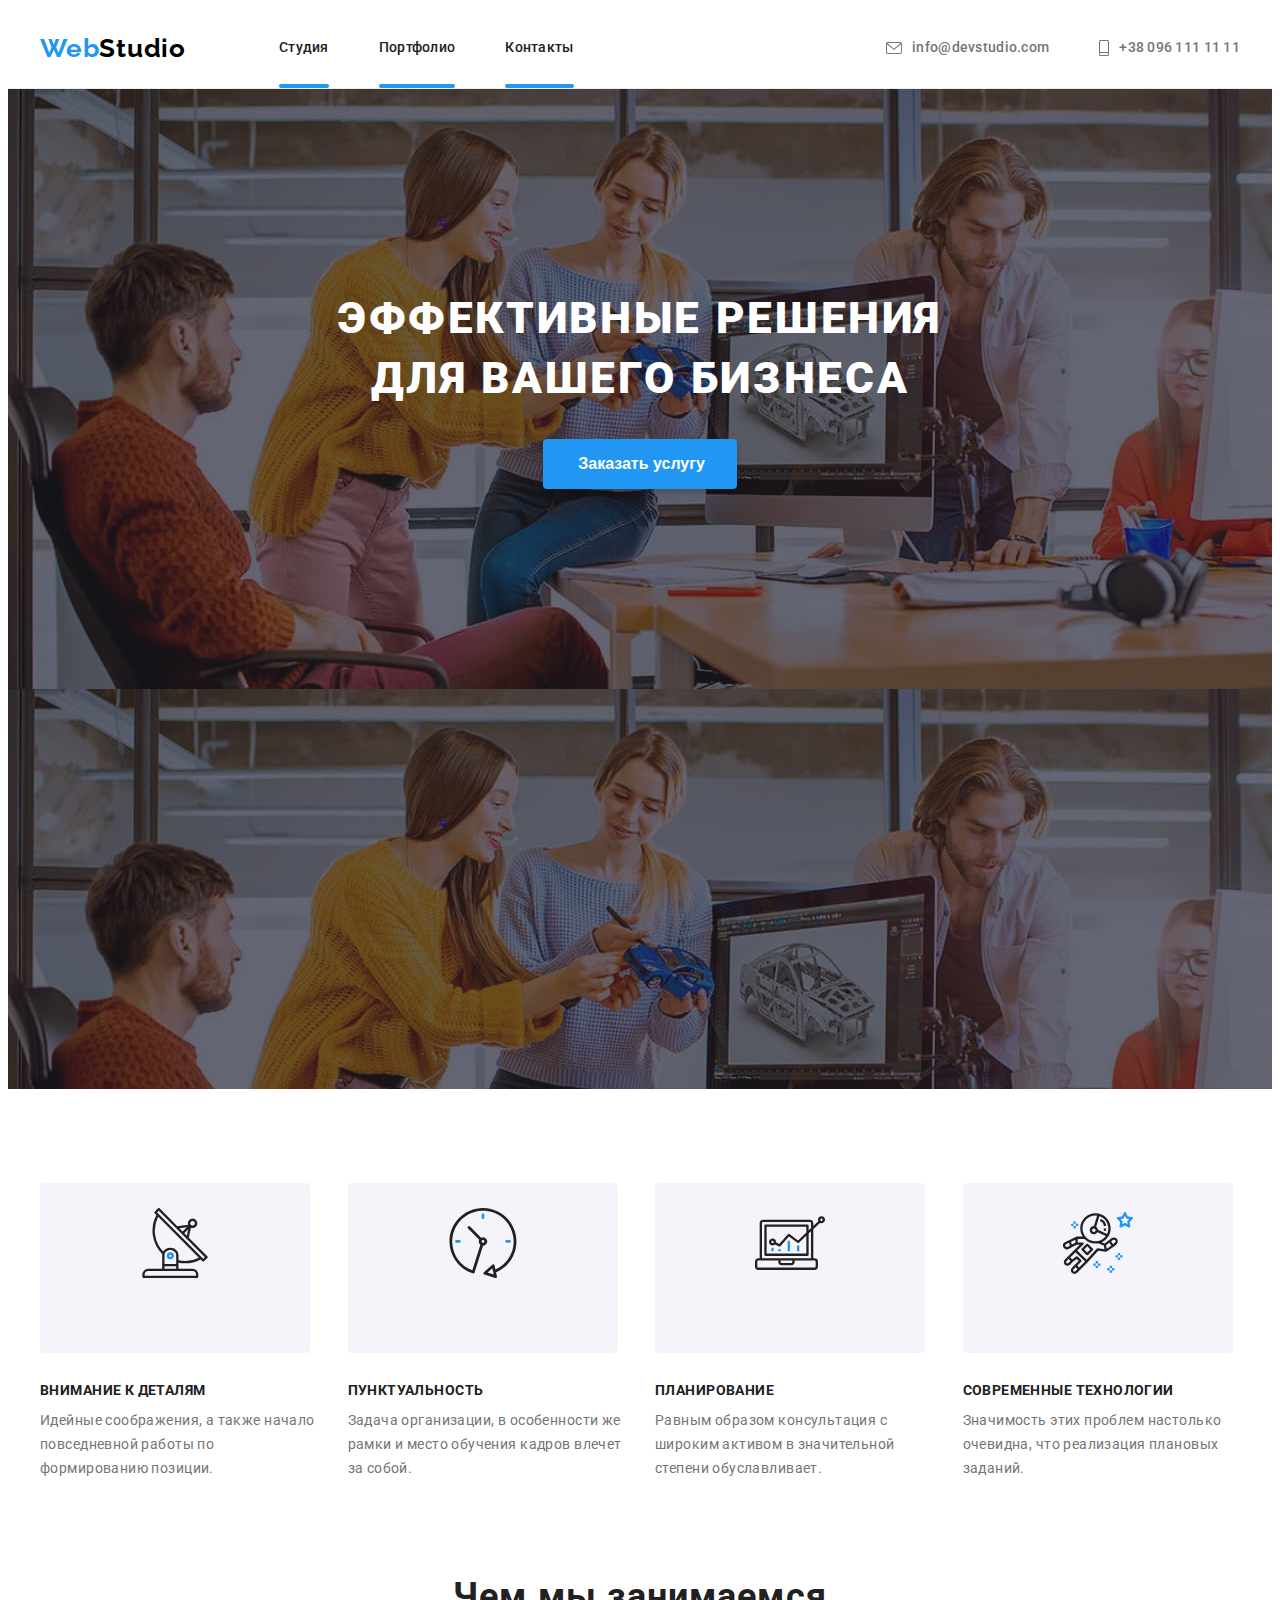
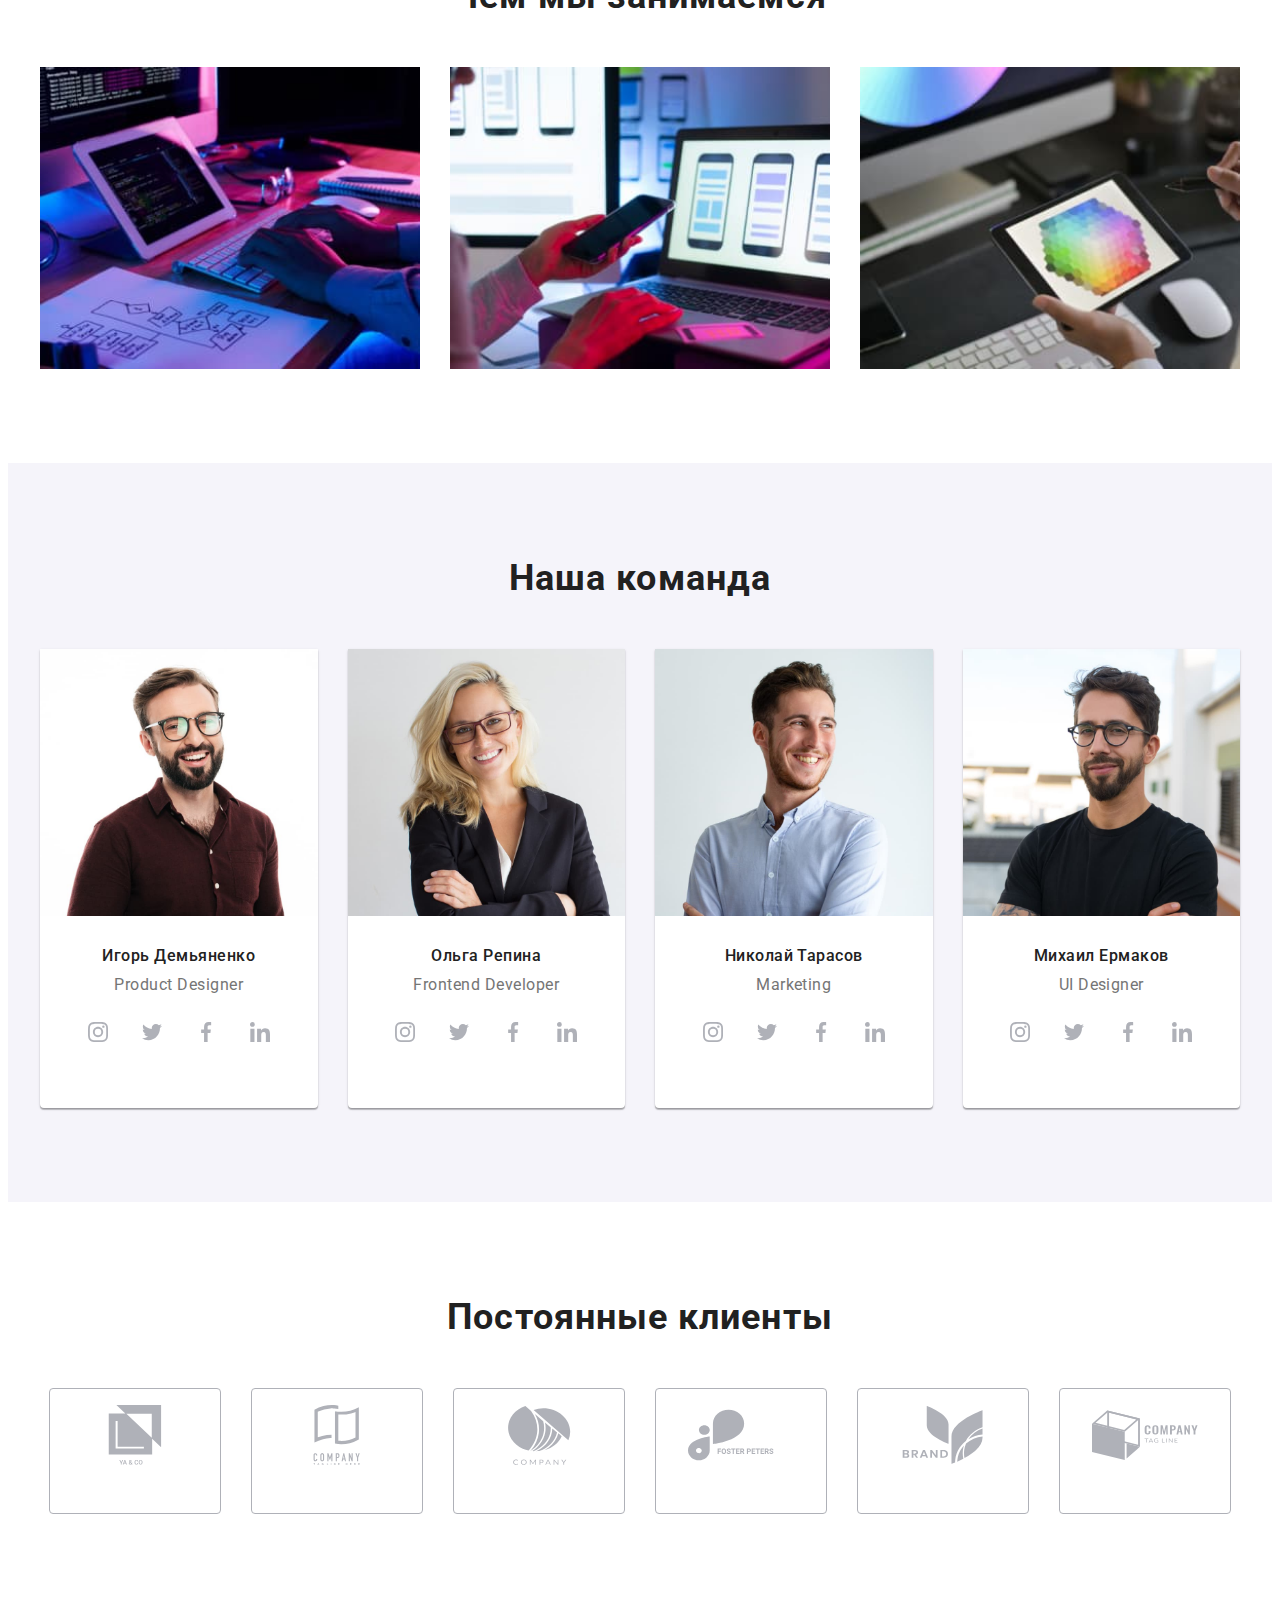
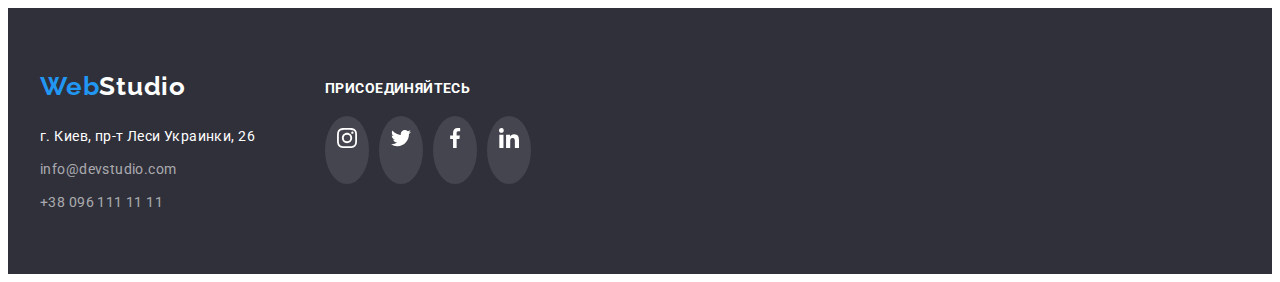
==== index.html @ d2ebe044 "Меню і роботи (головна верстка)" ====
<!DOCTYPE html>
<html lang="ru">
  <head>
    <meta charset="UTF-8" />
    <meta http-equiv="X-UA-Compatible" content="IE=edge" />
    <meta name="viewport" content="width=device-width, initial-scale=1.0" />
    <title>WebStudio</title>
    <link rel="preconnect" href="https://fonts.googleapis.com" />
    <link rel="preconnect" href="https://fonts.gstatic.com" crossorigin />
    <link
      href="https://fonts.googleapis.com/css2?family=Raleway:wght@700&family=Roboto:wght@400;500;700;900&display=swap"
      rel="stylesheet"
    />
    <link
      rel="stylesheet"
      href="https://cdnjs.cloudflare.com/ajax/libs/modern-normalize/1.1.0/modern-normalize.min.css"
      integrity="sha512-wpPYUAdjBVSE4KJnH1VR1HeZfpl1ub8YT/NKx4PuQ5NmX2tKuGu6U/JRp5y+Y8XG2tV+wKQpNHVUX03MfMFn9Q=="
      crossorigin="anonymous"
      referrerpolicy="no-referrer"
    />
    <link rel="stylesheet" href="css/styles.css" />
  </head>

  <body>
    <!--=============== HEDER ===============-->
    <header class="header">
      <div class="container container-header">
        <nav class="nav">
          <a class="logo link" href="./index.html"><span>Web</span>Studio</a>
          <ul class="menu list">
            <li class="menu-item">
              <a href="" class="menu-link link">Студия</a>
            </li>
            <li class="menu-item">
              <a href="./portfolio.html" class="menu-link link">Портфолио</a>
            </li>
            <li class="menu-item">
              <a href="" class="menu-link link">Контакты</a>
            </li>
          </ul>
        </nav>
        <ul class="head-address list">
          <li class="head-address-item">
            <a href="mailto:info@devstudio.com" class="head-address-link link">
              <svg class="head-address-icon" width="16" height="12">
                <use href="./images/icons.svg#icon-email"></use>
              </svg>
              info@devstudio.com
            </a>
          </li>
          <li class="head-address-item">
            <a href="tel:+380961111111" class="head-address-link link">
              <svg class="head-address-icon" width="10" height="16">
                <use href="./images/icons.svg#icon-phone"></use>
              </svg>
              +38 096 111 11 11
            </a>
          </li>
        </ul>
      </div>
    </header>
    <!--=============== /HEDER ===============-->

    <main>
      <!--=============== HERO ===============-->
      <section class="hero">
        <h1 class="hero-title">Эффективные решения для вашего бизнеса</h1>
        <button type="button" class="hero-button">Заказать услугу</button>
      </section>
      <!--=============== /HERO ===============-->

      <!--=============== ABOUT ===============-->
      <section class="section">
        <div class="container">
          <h2 class="visually-hidden">Про нас</h2>
          <ul class="skills list">
            <li class="skill">
              <div class="skill-icon-body">
                <svg class="skill-icon" width="70" height="70">
                  <use href="./images/icons.svg#icon-antenna"></use>
                </svg>
              </div>
              <h3 class="skill-title">Внимание к деталям</h3>
              <p class="skill-text">
                Идейные соображения, а также начало повседневной работы по
                формированию позиции.
              </p>
            </li>
            <li class="skill">
              <div class="skill-icon-body">
                <svg class="skill-icon" width="70" height="70">
                  <use href="./images/icons.svg#icon-clock"></use>
                </svg>
              </div>
              <h3 class="skill-title">Пунктуальность</h3>
              <p class="skill-text">
                Задача организации, в особенности же рамки и место обучения
                кадров влечет за собой.
              </p>
            </li>
            <li class="skill">
              <div class="skill-icon-body">
                <svg class="skill-icon" width="70" height="70">
                  <use href="./images/icons.svg#icon-diagram"></use>
                </svg>
              </div>
              <h3 class="skill-title">Планирование</h3>
              <p class="skill-text">
                Равным образом консультация с широким активом в значительной
                степени обуславливает.
              </p>
            </li>
            <li class="skill">
              <div class="skill-icon-body">
                <svg class="skill-icon" width="70" height="70">
                  <use href="./images/icons.svg#icon-astronaut"></use>
                </svg>
              </div>
              <h3 class="skill-title">Современные технологии</h3>
              <p class="skill-text">
                Значимость этих проблем настолько очевидна, что реализация
                плановых заданий.
              </p>
            </li>
          </ul>
        </div>
      </section>
      <!--=============== /ABOUT ===============-->

      <!--=============== OUR-WORK ===============-->
      <section class="section our-works">
        <div class="container">
          <h2 class="title">Чем мы занимаемся</h2>
          <ul class="works list">
            <li class="work">
              <img
                src="./images/img1sq.jpg"
                alt="Печатает на клавиатуре"
                width="370"
                height="294"
                class="work-img"
              />
              <div class="work-caption-hidden">
                <p class="work-caption-text">Десктопні додатки</p>
              </div>
            </li>
            <li class="work">
              <img
                src="./images/img2sq.jpg"
                alt="Телефон в левай руке, правая рука на клавиатуре "
                width="370"
                height="294"
                class="work-img"
              />
              <div class="work-caption-hidden">
                <p class="work-caption-text">Мобільні додатки</p>
              </div>
            </li>
            <li class="work">
              <img
                src="./images/img3sq.jpg"
                alt="Планшет в руке"
                width="370"
                height="294"
                class="work-img"
              />
              <div class="work-caption-hidden">
                <p class="work-caption-text">Дизайнерські рішення</p>
              </div>
            </li>
          </ul>
        </div>
      </section>
      <!--=============== /OUR-WORK ===============-->

      <!--=============== COMAND-STUDIO ===============-->
      <section class="section command-studio">
        <div class="container">
          <h2 class="title">Наша команда</h2>
          <ul class="command list">
            <li class="command-item">
              <img
                src="./images/igorsq.jpg"
                alt="Игорь Демьяненко"
                class="command-img"
                width="270"
                height="260"
              />
              <h3 class="command-item-name">Игорь Демьяненко</h3>
              <p class="command-item-text">Product Designer</p>
              <div class="social-block">
                <ul class="social-links list">
                  <li class="social-links-item">
                    <a href="" class="link social-link social-link-comand">
                      <svg class="social-link-icon" width="20" height="20">
                        <use href="./images/icons.svg#icon-instagram"></use>
                      </svg>
                    </a>
                  </li>
                  <li class="social-links-item">
                    <a href="" class="link social-link social-link-comand">
                      <svg class="social-link-icon" width="20" height="20">
                        <use href="./images/icons.svg#icon-twitter"></use>
                      </svg>
                    </a>
                  </li>
                  <li class="social-links-item">
                    <a href="" class="link social-link social-link-comand">
                      <svg class="social-link-icon" width="20" height="20">
                        <use href="./images/icons.svg#icon-facebook"></use>
                      </svg>
                    </a>
                  </li>
                  <li class="social-links-item">
                    <a href="" class="link social-link social-link-comand">
                      <svg class="social-link-icon" width="20" height="20">
                        <use href="./images/icons.svg#icon-linkedin"></use>
                      </svg>
                    </a>
                  </li>
                </ul>
              </div>
            </li>
            <li class="command-item">
              <img
                src="./images/olyasq.jpg"
                alt="Ольга Репина"
                class="command-img"
                width="270"
                height="260"
              />
              <h3 class="command-item-name">Ольга Репина</h3>
              <p class="command-item-text">Frontend Developer</p>
              <div class="social-block">
                <ul class="social-links list">
                  <li class="social-links-item">
                    <a href="" class="link social-link social-link-comand">
                      <svg class="social-link-icon" width="20" height="20">
                        <use href="./images/icons.svg#icon-instagram"></use>
                      </svg>
                    </a>
                  </li>
                  <li class="social-links-item">
                    <a href="" class="link social-link social-link-comand">
                      <svg class="social-link-icon" width="20" height="20">
                        <use href="./images/icons.svg#icon-twitter"></use>
                      </svg>
                    </a>
                  </li>
                  <li class="social-links-item">
                    <a href="" class="link social-link social-link-comand">
                      <svg class="social-link-icon" width="20" height="20">
                        <use href="./images/icons.svg#icon-facebook"></use>
                      </svg>
                    </a>
                  </li>
                  <li class="social-links-item">
                    <a href="" class="link social-link social-link-comand">
                      <svg class="social-link-icon" width="20" height="20">
                        <use href="./images/icons.svg#icon-linkedin"></use>
                      </svg>
                    </a>
                  </li>
                </ul>
              </div>
            </li>
            <li class="command-item">
              <img
                src="./images/nikolaysq.jpg"
                alt="Николай Тарасов"
                class="command-img"
                width="270"
                height="260"
              />
              <h3 class="command-item-name">Николай Тарасов</h3>
              <p class="command-item-text">Marketing</p>
              <div class="social-block">
                <ul class="social-links list">
                  <li class="social-links-item">
                    <a href="" class="link social-link social-link-comand">
                      <svg class="social-link-icon" width="20" height="20">
                        <use href="./images/icons.svg#icon-instagram"></use>
                      </svg>
                    </a>
                  </li>
                  <li class="social-links-item">
                    <a href="" class="link social-link social-link-comand">
                      <svg class="social-link-icon" width="20" height="20">
                        <use href="./images/icons.svg#icon-twitter"></use>
                      </svg>
                    </a>
                  </li>
                  <li class="social-links-item">
                    <a href="" class="link social-link social-link-comand">
                      <svg class="social-link-icon" width="20" height="20">
                        <use href="./images/icons.svg#icon-facebook"></use>
                      </svg>
                    </a>
                  </li>
                  <li class="social-links-item">
                    <a href="" class="link social-link social-link-comand">
                      <svg class="social-link-icon" width="20" height="20">
                        <use href="./images/icons.svg#icon-linkedin"></use>
                      </svg>
                    </a>
                  </li>
                </ul>
              </div>
            </li>
            <li class="command-item">
              <img
                src="./images/mihailsq.jpg"
                alt="Михаил Ермаков"
                class="command-img"
                width="270"
                height="260"
              />
              <h3 class="command-item-name">Михаил Ермаков</h3>
              <p class="command-item-text">UI Designer</p>
              <div class="social-block">
                <ul class="social-links list">
                  <li class="social-links-item">
                    <a href="" class="link social-link social-link-comand">
                      <svg class="social-link-icon" width="20" height="20">
                        <use href="./images/icons.svg#icon-instagram"></use>
                      </svg>
                    </a>
                  </li>
                  <li class="social-links-item">
                    <a href="" class="link social-link social-link-comand">
                      <svg class="social-link-icon" width="20" height="20">
                        <use href="./images/icons.svg#icon-twitter"></use>
                      </svg>
                    </a>
                  </li>
                  <li class="social-links-item">
                    <a href="" class="link social-link social-link-comand">
                      <svg class="social-link-icon" width="20" height="20">
                        <use href="./images/icons.svg#icon-facebook"></use>
                      </svg>
                    </a>
                  </li>
                  <li class="social-links-item">
                    <a href="" class="link social-link social-link-comand">
                      <svg class="social-link-icon" width="20" height="20">
                        <use href="./images/icons.svg#icon-linkedin"></use>
                      </svg>
                    </a>
                  </li>
                </ul>
              </div>
            </li>
          </ul>
        </div>
      </section>
      <!--=============== /COMAND-STUDIO ===============-->

      <!--=============== LOGO-CLIENT ===============-->
      <section class="section">
        <div class="container">
          <h2 class="title">Постоянные клиенты</h2>
          <ul class="list logo-clients">
            <li class="logo-client">
              <a href="" class="link logo-client-link">
                <svg class="logo-client-icon" width="106" height="60">
                  <use href="./images/icons.svg#icon-logo-1"></use>
                </svg>
              </a>
            </li>
            <li class="logo-client">
              <a href="" class="link logo-client-link">
                <svg class="logo-client-icon" width="106" height="60">
                  <use href="./images/icons.svg#icon-logo-2"></use>
                </svg>
              </a>
            </li>
            <li class="logo-client">
              <a href="" class="link logo-client-link">
                <svg class="logo-client-icon" width="106" height="60">
                  <use href="./images/icons.svg#icon-logo-3"></use>
                </svg>
              </a>
            </li>
            <li class="logo-client">
              <a href="" class="link logo-client-link">
                <svg class="logo-client-icon" width="106" height="60">
                  <use href="./images/icons.svg#icon-logo-4"></use>
                </svg>
              </a>
            </li>
            <li class="logo-client">
              <a href="" class="link logo-client-link">
                <svg class="logo-client-icon" width="106" height="60">
                  <use href="./images/icons.svg#icon-logo-5"></use>
                </svg>
              </a>
            </li>
            <li class="logo-client">
              <a href="" class="link logo-client-link">
                <svg class="logo-client-icon" width="106" height="60">
                  <use href="./images/icons.svg#icon-logo-6"></use>
                </svg>
              </a>
            </li>
          </ul>
        </div>
      </section>
      <!--=============== LOGO-CLIENT ===============-->
    </main>

    <!--=============== FOOTER ===============-->
    <footer class="footer">
      <div class="container container-footer">
        <div class="address-body">
          <a href="./index.html" class="logo logo-footer link"
            ><span>Web</span>Studio</a
          >
          <address class="address">
            <p class="address-text">г. Киев, пр-т Леси Украинки, 26</p>
            <ul class="list communication">
              <li class="communication-item">
                <a href="mailto:info@devstudio.com" class="address-link link"
                  >info@devstudio.com</a
                >
              </li>
              <li class="communication-item">
                <a href="tel:+380961111111" class="address-link link"
                  >+38 096 111 11 11</a
                >
              </li>
            </ul>
          </address>
        </div>

        <div class="social-block social-block-footer">
          <p class="social-block-text">присоединяйтесь</p>
          <ul class="social-links list">
            <li class="social-links-item">
              <a href="" class="link social-link social-link-footer">
                <svg class="social-link-icon" width="20" height="20">
                  <use href="./images/icons.svg#icon-instagram"></use>
                </svg>
              </a>
            </li>
            <li class="social-links-item">
              <a href="" class="link social-link social-link-footer">
                <svg class="social-link-icon" width="20" height="20">
                  <use href="./images/icons.svg#icon-twitter"></use>
                </svg>
              </a>
            </li>
            <li class="social-links-item">
              <a href="" class="link social-link social-link-footer">
                <svg class="social-link-icon" width="20" height="20">
                  <use href="./images/icons.svg#icon-facebook"></use>
                </svg>
              </a>
            </li>
            <li class="social-links-item">
              <a href="" class="link social-link social-link-footer">
                <svg class="social-link-icon" width="20" height="20">
                  <use href="./images/icons.svg#icon-linkedin"></use>
                </svg>
              </a>
            </li>
          </ul>
        </div>
      </div>
    </footer>
    <!--=============== /FOOTER ===============-->
  </body>
</html>
---- css/styles.css ----
:root {
  --text-color: #757575;
  --text-color-accent: #212121;
  --color-logo-accent: #2196f3;
  --text-color-hover: #2196f3;
  --text-font: Roboto, sens-sarif;
}

h1,
h2,
h3,
h4,
h4,
h5,
h6,
p {
  margin-top: 0;
  margin-bottom: 0;
}

ul,
ol {
  margin-top: 0;
  margin-bottom: 0;
  padding-left: 0;
}

img {
  display: block;
}

body {
  color: var(--text-color);
  font-family: var(--text-font);
  font-size: 14px;
}

.visually-hidden {
  position: absolute;
  width: 1px;
  height: 1px;
  margin: -1px;
  border: 0;
  padding: 0;
  white-space: nowrap;
  clip-path: inset(100%);
  clip: rect(0 0 0 0);
  overflow: hidden;
}

.title {
  margin-block-start: 0;
  margin-block-end: 0;
  margin-bottom: 50px;

  font-weight: 700;
  font-size: 36px;
  line-height: 1.17;
  text-align: center;
  letter-spacing: 0.03em;
  color: var(--text-color-accent);
}

.list {
  list-style: none;
}

.section {
  padding-top: 94px;
  padding-bottom: 94px;
}

.container {
  max-width: 1200px;
  margin-left: auto;
  margin-right: auto;
  padding-left: 15px;
  padding-right: 15px;
}

.link {
  text-decoration: none;
}

/*=============== SOCIAL-LINK ===============*/
.social-links {
  display: flex;
  justify-content: center;
  column-gap: 10px;
}

.social-link {
  display: flex;
  justify-content: center;
  align-content: center;
  width: 44px;
  height: 44px;
  padding-top: 12px;
  padding-bottom: 12px;
}

.social-link-icon {
  margin: 0 auto;
}
/*=============== SOCIAL-LINK ===============*/

/*=============== HEADER ===============*/
.header {
  border-bottom: 1px solid #ececec;
}
.container-header {
  display: flex;
  align-items: center;
}

.nav {
  display: flex;
  align-items: center;
}

.logo {
  margin-right: 93px;

  font-family: Raleway, sans-serif;
  font-weight: 700;
  font-size: 26px;
  line-height: 1.4;
  letter-spacing: 0.03em;
  color: #000000;
}

.logo span {
  color: var(--color-logo-accent);
}

.menu {
  display: flex;
  column-gap: 50px;
}

.menu-item {
  position: relative;
}

.menu-link {
  display: inline-block;
  padding-top: 32px;
  padding-bottom: 32px;

  font-weight: 500;
  line-height: 1.14;
  letter-spacing: 0.02em;
  color: var(--text-color-accent);
}

.menu-link:hover,
.menu-link:focus {
  color: var(--text-color-hover);
}

.menu-link::after {
  content: "";
  position: absolute;
  top: 100%;
  left: 0;

  width: 100%;
  height: 4px;

  background: var(--text-color-hover);
  border-radius: 2px;
  transform: translate(0, -100%);
}

.head-address {
  display: flex;
  column-gap: 50px;
  margin-left: auto;
}

.head-address-item {
  display: flex;
  align-items: center;
}

.head-address-icon {
  margin-right: 10px;
  --color2: currentColor;
}

.head-address-link {
  display: flex;
  align-items: center;
  padding-top: 32px;
  padding-bottom: 32px;

  font-weight: 500;
  line-height: 1.14;
  letter-spacing: 0.02em;
  color: var(--text-color);
}

.head-address-link:hover,
.head-address-link:focus {
  color: var(--text-color-hover);
}

/* =============== /HEADER =============== */

/*--------------------------------INDEX MAIN--------------------------------*/

/*=============== HERO ===============*/
.hero {
  max-width: 1600px;
  min-height: 600px;
  margin: 0 auto;
  padding-top: 200px;
  padding-bottom: 200px;

  background-color: #c4c4c4;
  background-image: linear-gradient(
      rgba(47, 48, 58, 0.4),
      rgba(47, 48, 58, 0.4)
    ),
    url(../images/bg-herosq.jpg);
}

.hero-title {
  max-width: 700px;
  margin-right: auto;
  margin-left: auto;
  margin-bottom: 30px;

  font-weight: 900;
  font-size: 44px;
  line-height: 1.36;
  text-align: center;
  letter-spacing: 0.06em;
  text-transform: uppercase;
  color: #ffffff;
}

.hero-button {
  display: block;
  margin-right: auto;
  margin-left: auto;
  padding-top: 10px;
  padding-right: 32px;
  padding-bottom: 10px;
  padding-left: 35px;

  font-weight: 700;
  font-size: 16px;
  line-height: 1.88;
  cursor: pointer;
  box-shadow: 0px 4px 4px rgba(0, 0, 0, 0.15);
  border: 0;
  border-radius: 4px;
  background-color: var(--color-logo-accent);
  color: #ffffff;
}

.hero-button:hover,
.hero-button:focus {
  background-color: #188ce8;
}
/*=============== /HERO ===============*/

/*=============== ABOUT ===============*/
.skills {
  display: flex;
  column-gap: 30px;
}

.skill {
  width: calc((100% - 90px) / 4);
}

.skill-icon-body {
  display: flex;
  justify-content: center;
  width: 270px;
  height: 120px;
  margin-bottom: 30px;
  padding-top: 25px;
  padding-bottom: 25px;

  background: #f5f4fa;
  border-radius: 4px;
}

.skill-title {
  margin-bottom: 10px;

  font-size: 14px;
  font-weight: 700;
  line-height: 1.14;
  letter-spacing: 0.03em;
  text-transform: uppercase;
  color: var(--text-color-accent);
}

.skill-text {
  line-height: 1.71;
  letter-spacing: 0.03em;
}
/*=============== /ABOUT ===============*/

/*=============== OUR WORKS ===============*/
.section.our-works {
  padding-top: 0;
}

.works {
  display: flex;
  column-gap: 30px;
}

.work {
  position: relative;
  width: calc((100% - 60px) / 3);
}

.work-img {
  width: 100%;
  height: auto;
}

.work-caption-hidden {
  position: absolute;
  bottom: 0;
  left: 0;

  display: flex;
  justify-content: center;
  align-items: center;

  width: 100%;
  height: 70px;

  opacity: 0;
  background: rgba(47, 48, 58, 0.8);
}

.work:hover .work-caption-hidden {
  opacity: 1;
}

.work-caption-text {
  display: inline-block;
  font-weight: 700;
  font-size: 14px;
  line-height: 16px;
  letter-spacing: 0.03em;
  text-transform: uppercase;

  color: #ffffff;
}
/*=============== /OUR WORKS ===============*/

/*=============== COMAND-STUDIO ===============*/
.section.command-studio {
  background-color: #f5f4fa;
}

.command {
  display: flex;
  column-gap: 30px;

  font-size: 16px;
  line-height: 1.19;
  text-align: center;
  letter-spacing: 0.03em;
}

.command-item {
  width: calc((100% - 90px) / 4);
  padding-bottom: 30px;

  box-shadow: 0px 1px 3px rgba(0, 0, 0, 0.12), 0px 1px 1px rgba(0, 0, 0, 0.14),
    0px 2px 1px rgba(0, 0, 0, 0.2);
  border-radius: 0px 0px 4px 4px;
  background-color: #ffffff;
}

.command-img {
  width: 100%;
  height: auto;
  margin-bottom: 30px;
}

.command-item-name {
  margin-bottom: 10px;

  font-weight: 500;
  font-size: 16px;
  line-height: 19px;
  letter-spacing: 0.03em;
  color: var(--text-color-accent);
}

.command-item-text {
  margin-bottom: 16px;
}

.social-link-comand:hover,
.social-link-comand:focus {
  background-color: var(--text-color-hover);
  border-radius: 50%;
  --color3: #ffffff;
}

/*=============== /COMAND-STUDIO ===============*/

/*=============== LOGO-CLIENT ===============*/
.logo-clients {
  display: flex;
  justify-content: center;
  column-gap: 30px;
}

.logo-client-link {
  display: flex;
  justify-content: center;
  align-content: center;
  width: 170px;
  height: 92px;
  padding-top: 16px;
  padding-bottom: 16px;

  text-align: center;
  border: 1px solid #afb1b8;
  border-radius: 4px;
}

.logo-client-link:hover,
.logo-client-link:focus {
  border-color: var(--text-color-hover);
  --color3: var(--text-color-hover);
}

/*=============== /LOGO-CLIENT ===============*/

/*-------------------------------- /INDEX MAIN --------------------------------*/

/*-------------------------------- PORTFOLIO MAIN -----------------------------*/
/*============== FILTERS =============*/
.filters {
  display: flex;
  justify-content: center;
  margin-bottom: 50px;
  column-gap: 8px;
}

.filter-button {
  padding-top: 6px;
  padding-left: 22px;
  padding-bottom: 6px;
  padding-right: 22px;

  font-weight: 500;
  font-size: 16px;
  line-height: 1.62;
  text-align: center;
  letter-spacing: 0.03em;
  cursor: pointer;
  color: var(--text-color-accent);

  border: none;
  border-radius: 4px;
  background-color: #f5f4fa;
}

.filter-button:hover,
.filter-button:focus {
  color: #ffffff;
  background-color: #2196f3;
  box-shadow: 0px 3px 1px rgba(0, 0, 0, 0.1), 0px 1px 2px rgba(0, 0, 0, 0.08),
    0px 2px 2px rgba(0, 0, 0, 0.12);
}
/*============== /FILTERS =============*/

/*============== PORTFOLIO ==============*/
.portfolio {
  display: flex;
  flex-wrap: wrap;
  gap: 30px;
}

.portfolio-item {
  width: calc((100% - 60px) / 3);
}

.portfolio-item:hover,
.portfolio-item:focus {
  box-shadow: 0px 1px 1px rgba(0, 0, 0, 0.12), 0px 4px 4px rgba(0, 0, 0, 0.06),
    1px 4px 6px rgba(0, 0, 0, 0.16);
}

.portfolio-img {
  width: 100%;
  height: auto;
}

.porfolio-text-body {
  padding-top: 20px;
  padding-left: 24px;
  padding-right: 24px;
  padding-bottom: 20px;
  border-left: 1px solid #eeeeee;
  border-bottom: 1px solid #eeeeee;
  border-right: 1px solid #eeeeee;
}

.portfolio-name {
  margin-bottom: 4px;

  font-weight: 700;
  font-size: 18px;
  line-height: 2;
  letter-spacing: 0.06em;
  color: var(--text-color-accent);
}

.portfolio-text {
  font-size: 16px;
  line-height: 1.88;
  letter-spacing: 0.03em;
  color: var(--text-color);
}

/*============== /PORTFOLIO ==============*/
/*-------------------------------- PORTFOLIO MAIN -----------------------------*/

/*------ ------------------------- FOOTER -------------------------*/
.footer {
  padding-top: 60px;
  padding-bottom: 60px;

  background-color: #2f303a;
}

.container-footer {
  display: flex;
}

.address-body {
  margin-right: 70px;
}

.logo.logo-footer {
  display: inline-block;
  margin-bottom: 20px;
  margin-right: 0;

  color: #ffffff;
}
.address {
  line-height: 1.71;
  letter-spacing: 0.03em;
  font-style: normal;
  color: #ffffff;
}

.address-text {
  margin-bottom: 9px;
}

.address-link {
  display: inline-block;
  color: rgba(255, 255, 255, 0.6);
}

.communication-item:not(:last-child) {
  margin-bottom: 9px;
}
.address-link:hover,
.address-link:focus {
  color: rgb(255, 255, 255);
}

.social-block-footer {
  padding-top: 12px;
}

.social-block-text {
  margin-bottom: 20px;

  font-weight: 700;
  font-size: 14px;
  line-height: 16px;
  letter-spacing: 0.03em;
  text-transform: uppercase;

  color: #ffffff;
}

.social-link-footer {
  background-color: rgba(255, 255, 255, 0.1);
  border-radius: 50%;
  --color3: #ffffff;
}

.social-link-footer:hover,
.social-link-footer:focus {
  background-color: var(--text-color-hover);
}
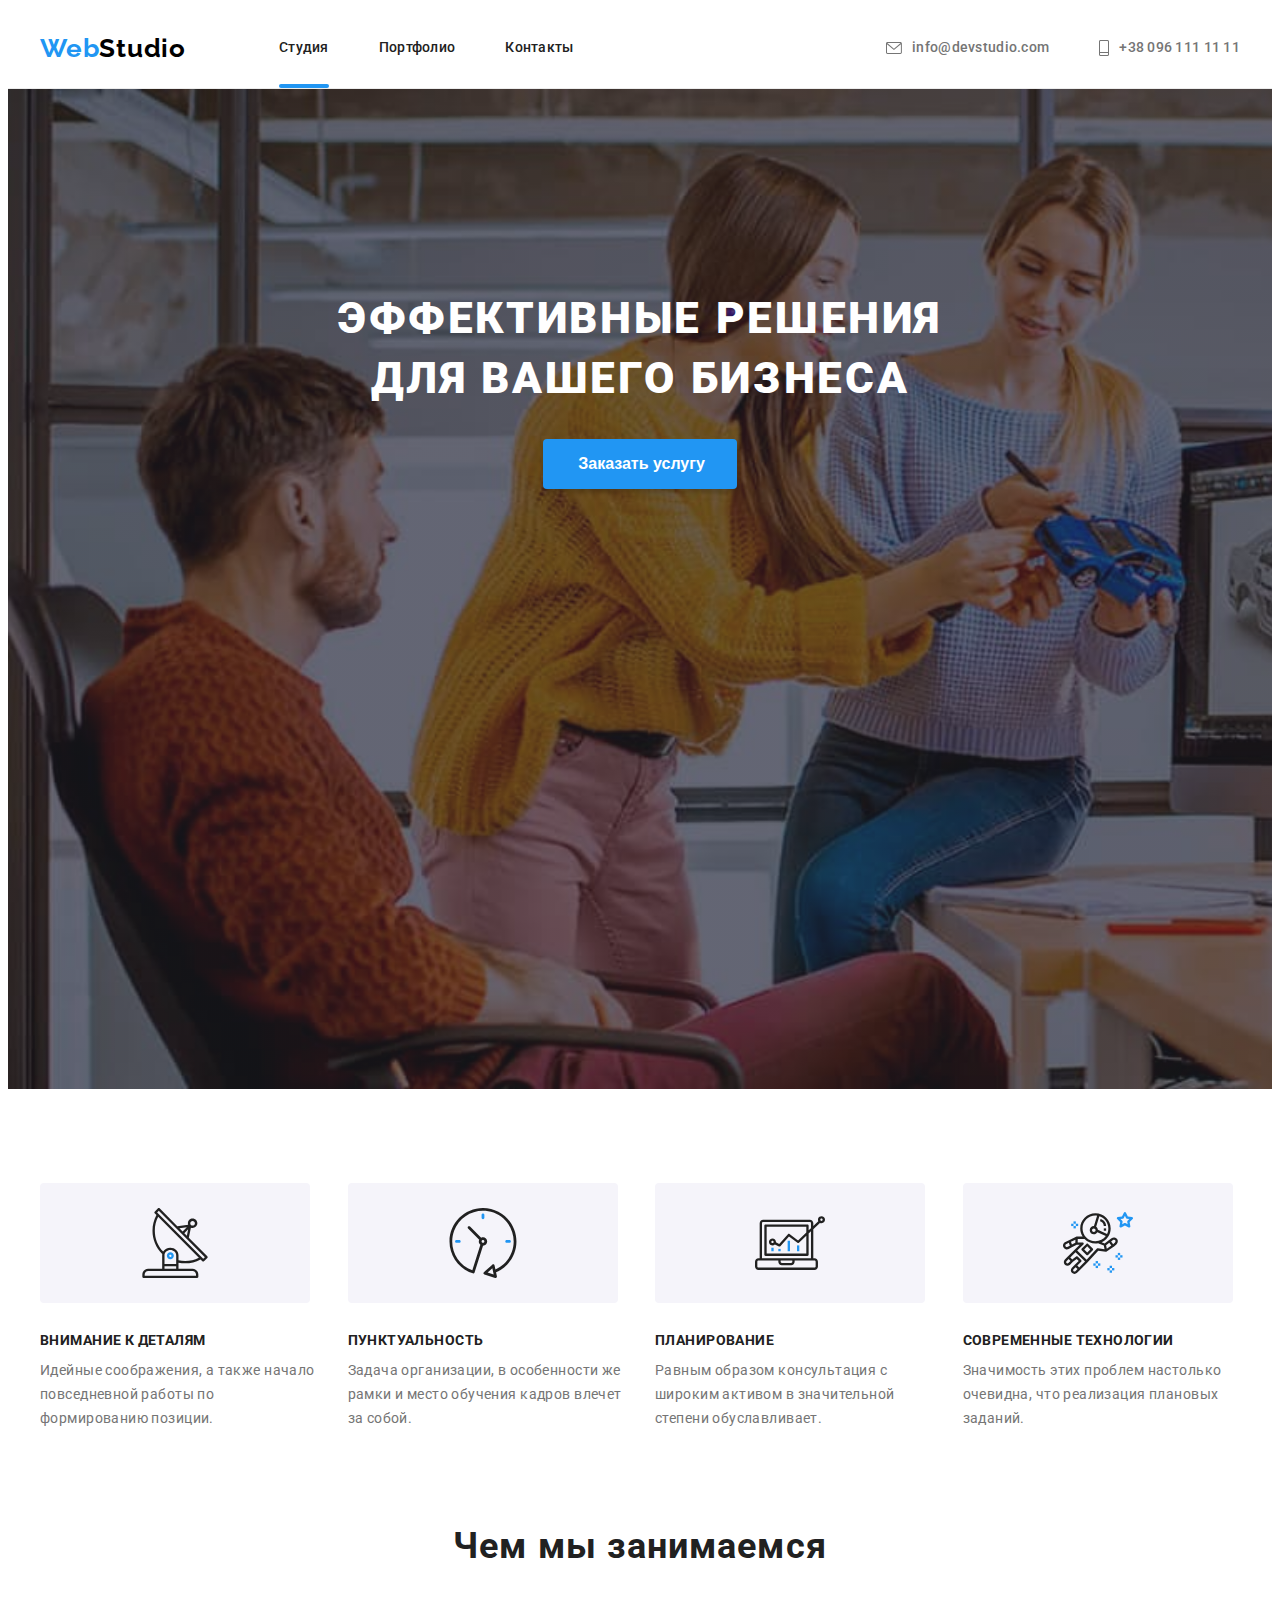
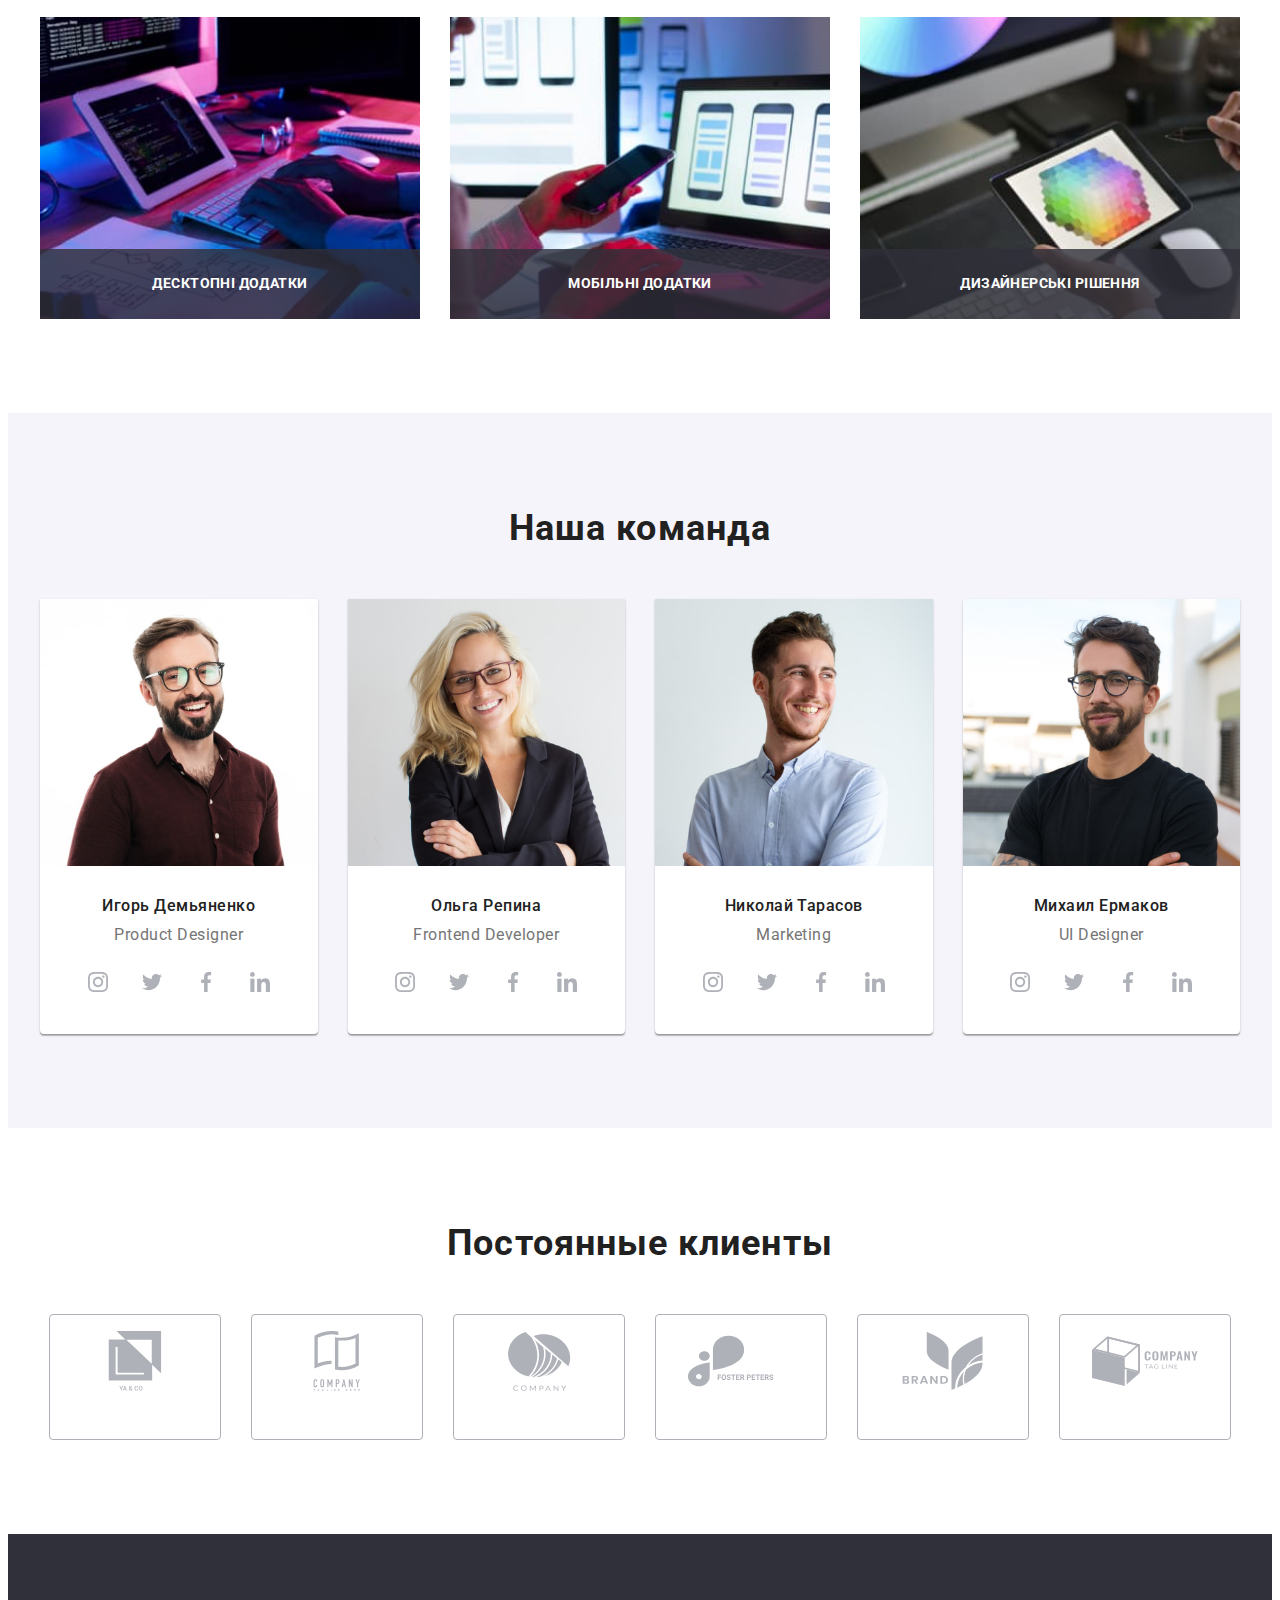
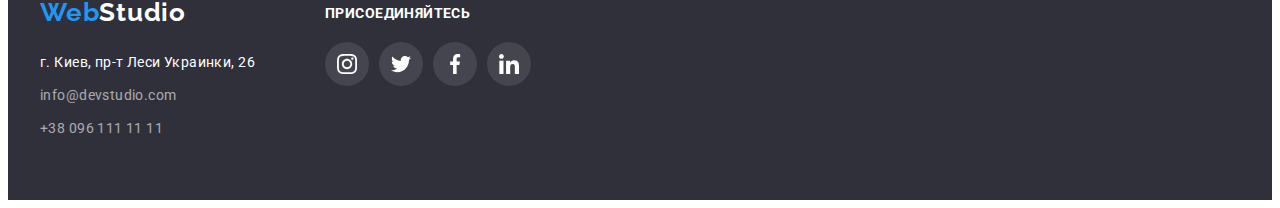
==== commit e3f1f7df: "Дз 5" ====
--- a/index.html
+++ b/index.html
@@ -1,472 +1,428 @@
 <!DOCTYPE html>
 <html lang="ru">
-  <head>
-    <meta charset="UTF-8" />
-    <meta http-equiv="X-UA-Compatible" content="IE=edge" />
-    <meta name="viewport" content="width=device-width, initial-scale=1.0" />
-    <title>WebStudio</title>
-    <link rel="preconnect" href="https://fonts.googleapis.com" />
-    <link rel="preconnect" href="https://fonts.gstatic.com" crossorigin />
-    <link
-      href="https://fonts.googleapis.com/css2?family=Raleway:wght@700&family=Roboto:wght@400;500;700;900&display=swap"
-      rel="stylesheet"
-    />
-    <link
-      rel="stylesheet"
-      href="https://cdnjs.cloudflare.com/ajax/libs/modern-normalize/1.1.0/modern-normalize.min.css"
-      integrity="sha512-wpPYUAdjBVSE4KJnH1VR1HeZfpl1ub8YT/NKx4PuQ5NmX2tKuGu6U/JRp5y+Y8XG2tV+wKQpNHVUX03MfMFn9Q=="
-      crossorigin="anonymous"
-      referrerpolicy="no-referrer"
-    />
-    <link rel="stylesheet" href="css/styles.css" />
-  </head>
-
-  <body>
-    <!--=============== HEDER ===============-->
-    <header class="header">
-      <div class="container container-header">
-        <nav class="nav">
-          <a class="logo link" href="./index.html"><span>Web</span>Studio</a>
-          <ul class="menu list">
-            <li class="menu-item">
-              <a href="" class="menu-link link">Студия</a>
+
+<head>
+  <meta charset="UTF-8" />
+  <meta http-equiv="X-UA-Compatible" content="IE=edge" />
+  <meta name="viewport" content="width=device-width, initial-scale=1.0" />
+  <title>WebStudio</title>
+  <link rel="preconnect" href="https://fonts.googleapis.com" />
+  <link rel="preconnect" href="https://fonts.gstatic.com" crossorigin />
+  <link href="https://fonts.googleapis.com/css2?family=Raleway:wght@700&family=Roboto:wght@400;500;700;900&display=swap"
+    rel="stylesheet" />
+  <link rel="stylesheet" href="https://cdnjs.cloudflare.com/ajax/libs/modern-normalize/1.1.0/modern-normalize.min.css"
+    integrity="sha512-wpPYUAdjBVSE4KJnH1VR1HeZfpl1ub8YT/NKx4PuQ5NmX2tKuGu6U/JRp5y+Y8XG2tV+wKQpNHVUX03MfMFn9Q=="
+    crossorigin="anonymous" referrerpolicy="no-referrer" />
+  <link rel="stylesheet" href="css/styles.css" />
+</head>
+
+<body>
+  <!--=============== HEDER ===============-->
+  <header class="header">
+    <div class="container container-header">
+      <nav class="nav">
+        <a class="logo link" href="./index.html"><span>Web</span>Studio</a>
+        <ul class="menu list">
+          <li class="menu-item">
+            <a href="./index.html" class="menu-link link menu-active">Студия</a>
+          </li>
+          <li class="menu-item">
+            <a href="./portfolio.html" class="menu-link link">Портфолио</a>
+          </li>
+          <li class="menu-item">
+            <a href="" class="menu-link link">Контакты</a>
+          </li>
+        </ul>
+      </nav>
+      <ul class="head-address list">
+        <li class="head-address-item">
+          <a href="mailto:info@devstudio.com" class="head-address-link link">
+            <svg class="head-address-icon" width="16" height="12">
+              <use href="./images/icons.svg#icon-email"></use>
+            </svg>
+            info@devstudio.com
+          </a>
+        </li>
+        <li class="head-address-item">
+          <a href="tel:+380961111111" class="head-address-link link">
+            <svg class="head-address-icon" width="10" height="16">
+              <use href="./images/icons.svg#icon-phone"></use>
+            </svg>
+            +38 096 111 11 11
+          </a>
+        </li>
+      </ul>
+    </div>
+  </header>
+  <!--=============== /HEDER ===============-->
+
+  <main>
+    <!--=============== HERO ===============-->
+    <section class="hero">
+      <h1 class="hero-title">Эффективные решения для вашего бизнеса</h1>
+      <button type="button" class="hero-button" data-modal-open>Заказать услугу</button>
+    </section>
+    <!--=============== /HERO ===============-->
+
+    <!--=============== ABOUT ===============-->
+    <section class="section">
+      <div class="container">
+        <h2 class="visually-hidden">Про нас</h2>
+        <ul class="skills list">
+          <li class="skill">
+            <div class="skill-icon-body">
+              <svg class="skill-icon" width="70" height="70">
+                <use href="./images/icons.svg#icon-antenna"></use>
+              </svg>
+            </div>
+            <h3 class="skill-title">Внимание к деталям</h3>
+            <p class="skill-text">
+              Идейные соображения, а также начало повседневной работы по
+              формированию позиции.
+            </p>
+          </li>
+          <li class="skill">
+            <div class="skill-icon-body">
+              <svg class="skill-icon" width="70" height="70">
+                <use href="./images/icons.svg#icon-clock"></use>
+              </svg>
+            </div>
+            <h3 class="skill-title">Пунктуальность</h3>
+            <p class="skill-text">
+              Задача организации, в особенности же рамки и место обучения
+              кадров влечет за собой.
+            </p>
+          </li>
+          <li class="skill">
+            <div class="skill-icon-body">
+              <svg class="skill-icon" width="70" height="70">
+                <use href="./images/icons.svg#icon-diagram"></use>
+              </svg>
+            </div>
+            <h3 class="skill-title">Планирование</h3>
+            <p class="skill-text">
+              Равным образом консультация с широким активом в значительной
+              степени обуславливает.
+            </p>
+          </li>
+          <li class="skill">
+            <div class="skill-icon-body">
+              <svg class="skill-icon" width="70" height="70">
+                <use href="./images/icons.svg#icon-astronaut"></use>
+              </svg>
+            </div>
+            <h3 class="skill-title">Современные технологии</h3>
+            <p class="skill-text">
+              Значимость этих проблем настолько очевидна, что реализация
+              плановых заданий.
+            </p>
+          </li>
+        </ul>
+      </div>
+    </section>
+    <!--=============== /ABOUT ===============-->
+
+    <!--=============== OUR-WORK ===============-->
+    <section class="section our-works">
+      <div class="container">
+        <h2 class="title">Чем мы занимаемся</h2>
+        <ul class="works list">
+          <li class="work">
+            <img src="./images/img1sq.jpg" alt="Печатает на клавиатуре" width="370" height="294" class="work-img" />
+            <p class="work-img-caption">Десктопні додатки</p>
+          </li>
+          <li class="work">
+            <img src="./images/img2sq.jpg" alt="Телефон в левай руке, правая рука на клавиатуре " width="370"
+              height="294" class="work-img" />
+            <p class="work-img-caption">Мобільні додатки</p>
+          </li>
+          <li class="work">
+            <img src="./images/img3sq.jpg" alt="Планшет в руке" width="370" height="294" class="work-img" />
+            <p class="work-img-caption">Дизайнерські рішення</p>
+          </li>
+        </ul>
+      </div>
+    </section>
+    <!--=============== /OUR-WORK ===============-->
+
+    <!--=============== COMAND-STUDIO ===============-->
+    <section class="section command-studio">
+      <div class="container">
+        <h2 class="title">Наша команда</h2>
+        <ul class="command list">
+          <li class="command-item">
+            <img src="./images/igorsq.jpg" alt="Игорь Демьяненко" class="command-img" width="270" height="260" />
+            <h3 class="command-item-name">Игорь Демьяненко</h3>
+            <p class="command-item-text">Product Designer</p>
+            <div class="social-block">
+              <ul class="social-links list">
+                <li class="social-links-item">
+                  <a href="" class="link social-link social-link-comand">
+                    <svg class="social-link-icon" width="20" height="20">
+                      <use href="./images/icons.svg#icon-instagram"></use>
+                    </svg>
+                  </a>
+                </li>
+                <li class="social-links-item">
+                  <a href="" class="link social-link social-link-comand">
+                    <svg class="social-link-icon" width="20" height="20">
+                      <use href="./images/icons.svg#icon-twitter"></use>
+                    </svg>
+                  </a>
+                </li>
+                <li class="social-links-item">
+                  <a href="" class="link social-link social-link-comand">
+                    <svg class="social-link-icon" width="20" height="20">
+                      <use href="./images/icons.svg#icon-facebook"></use>
+                    </svg>
+                  </a>
+                </li>
+                <li class="social-links-item">
+                  <a href="" class="link social-link social-link-comand">
+                    <svg class="social-link-icon" width="20" height="20">
+                      <use href="./images/icons.svg#icon-linkedin"></use>
+                    </svg>
+                  </a>
+                </li>
+              </ul>
+            </div>
+          </li>
+          <li class="command-item">
+            <img src="./images/olyasq.jpg" alt="Ольга Репина" class="command-img" width="270" height="260" />
+            <h3 class="command-item-name">Ольга Репина</h3>
+            <p class="command-item-text">Frontend Developer</p>
+            <div class="social-block">
+              <ul class="social-links list">
+                <li class="social-links-item">
+                  <a href="" class="link social-link social-link-comand">
+                    <svg class="social-link-icon" width="20" height="20">
+                      <use href="./images/icons.svg#icon-instagram"></use>
+                    </svg>
+                  </a>
+                </li>
+                <li class="social-links-item">
+                  <a href="" class="link social-link social-link-comand">
+                    <svg class="social-link-icon" width="20" height="20">
+                      <use href="./images/icons.svg#icon-twitter"></use>
+                    </svg>
+                  </a>
+                </li>
+                <li class="social-links-item">
+                  <a href="" class="link social-link social-link-comand">
+                    <svg class="social-link-icon" width="20" height="20">
+                      <use href="./images/icons.svg#icon-facebook"></use>
+                    </svg>
+                  </a>
+                </li>
+                <li class="social-links-item">
+                  <a href="" class="link social-link social-link-comand">
+                    <svg class="social-link-icon" width="20" height="20">
+                      <use href="./images/icons.svg#icon-linkedin"></use>
+                    </svg>
+                  </a>
+                </li>
+              </ul>
+            </div>
+          </li>
+          <li class="command-item">
+            <img src="./images/nikolaysq.jpg" alt="Николай Тарасов" class="command-img" width="270" height="260" />
+            <h3 class="command-item-name">Николай Тарасов</h3>
+            <p class="command-item-text">Marketing</p>
+            <div class="social-block">
+              <ul class="social-links list">
+                <li class="social-links-item">
+                  <a href="" class="link social-link social-link-comand">
+                    <svg class="social-link-icon" width="20" height="20">
+                      <use href="./images/icons.svg#icon-instagram"></use>
+                    </svg>
+                  </a>
+                </li>
+                <li class="social-links-item">
+                  <a href="" class="link social-link social-link-comand">
+                    <svg class="social-link-icon" width="20" height="20">
+                      <use href="./images/icons.svg#icon-twitter"></use>
+                    </svg>
+                  </a>
+                </li>
+                <li class="social-links-item">
+                  <a href="" class="link social-link social-link-comand">
+                    <svg class="social-link-icon" width="20" height="20">
+                      <use href="./images/icons.svg#icon-facebook"></use>
+                    </svg>
+                  </a>
+                </li>
+                <li class="social-links-item">
+                  <a href="" class="link social-link social-link-comand">
+                    <svg class="social-link-icon" width="20" height="20">
+                      <use href="./images/icons.svg#icon-linkedin"></use>
+                    </svg>
+                  </a>
+                </li>
+              </ul>
+            </div>
+          </li>
+          <li class="command-item">
+            <img src="./images/mihailsq.jpg" alt="Михаил Ермаков" class="command-img" width="270" height="260" />
+            <h3 class="command-item-name">Михаил Ермаков</h3>
+            <p class="command-item-text">UI Designer</p>
+            <div class="social-block">
+              <ul class="social-links list">
+                <li class="social-links-item">
+                  <a href="" class="link social-link social-link-comand">
+                    <svg class="social-link-icon" width="20" height="20">
+                      <use href="./images/icons.svg#icon-instagram"></use>
+                    </svg>
+                  </a>
+                </li>
+                <li class="social-links-item">
+                  <a href="" class="link social-link social-link-comand">
+                    <svg class="social-link-icon" width="20" height="20">
+                      <use href="./images/icons.svg#icon-twitter"></use>
+                    </svg>
+                  </a>
+                </li>
+                <li class="social-links-item">
+                  <a href="" class="link social-link social-link-comand">
+                    <svg class="social-link-icon" width="20" height="20">
+                      <use href="./images/icons.svg#icon-facebook"></use>
+                    </svg>
+                  </a>
+                </li>
+                <li class="social-links-item">
+                  <a href="" class="link social-link social-link-comand">
+                    <svg class="social-link-icon" width="20" height="20">
+                      <use href="./images/icons.svg#icon-linkedin"></use>
+                    </svg>
+                  </a>
+                </li>
+              </ul>
+            </div>
+          </li>
+        </ul>
+      </div>
+    </section>
+    <!--=============== /COMAND-STUDIO ===============-->
+
+    <!--=============== LOGO-CLIENT ===============-->
+    <section class="section">
+      <div class="container">
+        <h2 class="title">Постоянные клиенты</h2>
+        <ul class="list logo-clients">
+          <li class="logo-client">
+            <a href="" class="link logo-client-link">
+              <svg class="logo-client-icon" width="106" height="60">
+                <use href="./images/icons.svg#icon-logo-1"></use>
+              </svg>
+            </a>
+          </li>
+          <li class="logo-client">
+            <a href="" class="link logo-client-link">
+              <svg class="logo-client-icon" width="106" height="60">
+                <use href="./images/icons.svg#icon-logo-2"></use>
+              </svg>
+            </a>
+          </li>
+          <li class="logo-client">
+            <a href="" class="link logo-client-link">
+              <svg class="logo-client-icon" width="106" height="60">
+                <use href="./images/icons.svg#icon-logo-3"></use>
+              </svg>
+            </a>
+          </li>
+          <li class="logo-client">
+            <a href="" class="link logo-client-link">
+              <svg class="logo-client-icon" width="106" height="60">
+                <use href="./images/icons.svg#icon-logo-4"></use>
+              </svg>
+            </a>
+          </li>
+          <li class="logo-client">
+            <a href="" class="link logo-client-link">
+              <svg class="logo-client-icon" width="106" height="60">
+                <use href="./images/icons.svg#icon-logo-5"></use>
+              </svg>
+            </a>
+          </li>
+          <li class="logo-client">
+            <a href="" class="link logo-client-link">
+              <svg class="logo-client-icon" width="106" height="60">
+                <use href="./images/icons.svg#icon-logo-6"></use>
+              </svg>
+            </a>
+          </li>
+        </ul>
+      </div>
+    </section>
+    <!--=============== LOGO-CLIENT ===============-->
+  </main>
+
+  <!--=============== FOOTER ===============-->
+  <footer class="footer">
+    <div class="container container-footer">
+      <div class="address-body">
+        <a href="./index.html" class="logo logo-footer link"><span>Web</span>Studio</a>
+        <address class="address">
+          <p class="address-text">г. Киев, пр-т Леси Украинки, 26</p>
+          <ul class="list communication">
+            <li class="communication-item">
+              <a href="mailto:info@devstudio.com" class="address-link link">info@devstudio.com</a>
             </li>
-            <li class="menu-item">
-              <a href="./portfolio.html" class="menu-link link">Портфолио</a>
-            </li>
-            <li class="menu-item">
-              <a href="" class="menu-link link">Контакты</a>
+            <li class="communication-item">
+              <a href="tel:+380961111111" class="address-link link">+38 096 111 11 11</a>
             </li>
           </ul>
-        </nav>
-        <ul class="head-address list">
-          <li class="head-address-item">
-            <a href="mailto:info@devstudio.com" class="head-address-link link">
-              <svg class="head-address-icon" width="16" height="12">
-                <use href="./images/icons.svg#icon-email"></use>
-              </svg>
-              info@devstudio.com
-            </a>
-          </li>
-          <li class="head-address-item">
-            <a href="tel:+380961111111" class="head-address-link link">
-              <svg class="head-address-icon" width="10" height="16">
-                <use href="./images/icons.svg#icon-phone"></use>
-              </svg>
-              +38 096 111 11 11
-            </a>
-          </li>
-        </ul>
-      </div>
-    </header>
-    <!--=============== /HEDER ===============-->
-
-    <main>
-      <!--=============== HERO ===============-->
-      <section class="hero">
-        <h1 class="hero-title">Эффективные решения для вашего бизнеса</h1>
-        <button type="button" class="hero-button">Заказать услугу</button>
-      </section>
-      <!--=============== /HERO ===============-->
-
-      <!--=============== ABOUT ===============-->
-      <section class="section">
-        <div class="container">
-          <h2 class="visually-hidden">Про нас</h2>
-          <ul class="skills list">
-            <li class="skill">
-              <div class="skill-icon-body">
-                <svg class="skill-icon" width="70" height="70">
-                  <use href="./images/icons.svg#icon-antenna"></use>
-                </svg>
-              </div>
-              <h3 class="skill-title">Внимание к деталям</h3>
-              <p class="skill-text">
-                Идейные соображения, а также начало повседневной работы по
-                формированию позиции.
-              </p>
-            </li>
-            <li class="skill">
-              <div class="skill-icon-body">
-                <svg class="skill-icon" width="70" height="70">
-                  <use href="./images/icons.svg#icon-clock"></use>
-                </svg>
-              </div>
-              <h3 class="skill-title">Пунктуальность</h3>
-              <p class="skill-text">
-                Задача организации, в особенности же рамки и место обучения
-                кадров влечет за собой.
-              </p>
-            </li>
-            <li class="skill">
-              <div class="skill-icon-body">
-                <svg class="skill-icon" width="70" height="70">
-                  <use href="./images/icons.svg#icon-diagram"></use>
-                </svg>
-              </div>
-              <h3 class="skill-title">Планирование</h3>
-              <p class="skill-text">
-                Равным образом консультация с широким активом в значительной
-                степени обуславливает.
-              </p>
-            </li>
-            <li class="skill">
-              <div class="skill-icon-body">
-                <svg class="skill-icon" width="70" height="70">
-                  <use href="./images/icons.svg#icon-astronaut"></use>
-                </svg>
-              </div>
-              <h3 class="skill-title">Современные технологии</h3>
-              <p class="skill-text">
-                Значимость этих проблем настолько очевидна, что реализация
-                плановых заданий.
-              </p>
-            </li>
-          </ul>
-        </div>
-      </section>
-      <!--=============== /ABOUT ===============-->
-
-      <!--=============== OUR-WORK ===============-->
-      <section class="section our-works">
-        <div class="container">
-          <h2 class="title">Чем мы занимаемся</h2>
-          <ul class="works list">
-            <li class="work">
-              <img
-                src="./images/img1sq.jpg"
-                alt="Печатает на клавиатуре"
-                width="370"
-                height="294"
-                class="work-img"
-              />
-              <div class="work-caption-hidden">
-                <p class="work-caption-text">Десктопні додатки</p>
-              </div>
-            </li>
-            <li class="work">
-              <img
-                src="./images/img2sq.jpg"
-                alt="Телефон в левай руке, правая рука на клавиатуре "
-                width="370"
-                height="294"
-                class="work-img"
-              />
-              <div class="work-caption-hidden">
-                <p class="work-caption-text">Мобільні додатки</p>
-              </div>
-            </li>
-            <li class="work">
-              <img
-                src="./images/img3sq.jpg"
-                alt="Планшет в руке"
-                width="370"
-                height="294"
-                class="work-img"
-              />
-              <div class="work-caption-hidden">
-                <p class="work-caption-text">Дизайнерські рішення</p>
-              </div>
-            </li>
-          </ul>
-        </div>
-      </section>
-      <!--=============== /OUR-WORK ===============-->
-
-      <!--=============== COMAND-STUDIO ===============-->
-      <section class="section command-studio">
-        <div class="container">
-          <h2 class="title">Наша команда</h2>
-          <ul class="command list">
-            <li class="command-item">
-              <img
-                src="./images/igorsq.jpg"
-                alt="Игорь Демьяненко"
-                class="command-img"
-                width="270"
-                height="260"
-              />
-              <h3 class="command-item-name">Игорь Демьяненко</h3>
-              <p class="command-item-text">Product Designer</p>
-              <div class="social-block">
-                <ul class="social-links list">
-                  <li class="social-links-item">
-                    <a href="" class="link social-link social-link-comand">
-                      <svg class="social-link-icon" width="20" height="20">
-                        <use href="./images/icons.svg#icon-instagram"></use>
-                      </svg>
-                    </a>
-                  </li>
-                  <li class="social-links-item">
-                    <a href="" class="link social-link social-link-comand">
-                      <svg class="social-link-icon" width="20" height="20">
-                        <use href="./images/icons.svg#icon-twitter"></use>
-                      </svg>
-                    </a>
-                  </li>
-                  <li class="social-links-item">
-                    <a href="" class="link social-link social-link-comand">
-                      <svg class="social-link-icon" width="20" height="20">
-                        <use href="./images/icons.svg#icon-facebook"></use>
-                      </svg>
-                    </a>
-                  </li>
-                  <li class="social-links-item">
-                    <a href="" class="link social-link social-link-comand">
-                      <svg class="social-link-icon" width="20" height="20">
-                        <use href="./images/icons.svg#icon-linkedin"></use>
-                      </svg>
-                    </a>
-                  </li>
-                </ul>
-              </div>
-            </li>
-            <li class="command-item">
-              <img
-                src="./images/olyasq.jpg"
-                alt="Ольга Репина"
-                class="command-img"
-                width="270"
-                height="260"
-              />
-              <h3 class="command-item-name">Ольга Репина</h3>
-              <p class="command-item-text">Frontend Developer</p>
-              <div class="social-block">
-                <ul class="social-links list">
-                  <li class="social-links-item">
-                    <a href="" class="link social-link social-link-comand">
-                      <svg class="social-link-icon" width="20" height="20">
-                        <use href="./images/icons.svg#icon-instagram"></use>
-                      </svg>
-                    </a>
-                  </li>
-                  <li class="social-links-item">
-                    <a href="" class="link social-link social-link-comand">
-                      <svg class="social-link-icon" width="20" height="20">
-                        <use href="./images/icons.svg#icon-twitter"></use>
-                      </svg>
-                    </a>
-                  </li>
-                  <li class="social-links-item">
-                    <a href="" class="link social-link social-link-comand">
-                      <svg class="social-link-icon" width="20" height="20">
-                        <use href="./images/icons.svg#icon-facebook"></use>
-                      </svg>
-                    </a>
-                  </li>
-                  <li class="social-links-item">
-                    <a href="" class="link social-link social-link-comand">
-                      <svg class="social-link-icon" width="20" height="20">
-                        <use href="./images/icons.svg#icon-linkedin"></use>
-                      </svg>
-                    </a>
-                  </li>
-                </ul>
-              </div>
-            </li>
-            <li class="command-item">
-              <img
-                src="./images/nikolaysq.jpg"
-                alt="Николай Тарасов"
-                class="command-img"
-                width="270"
-                height="260"
-              />
-              <h3 class="command-item-name">Николай Тарасов</h3>
-              <p class="command-item-text">Marketing</p>
-              <div class="social-block">
-                <ul class="social-links list">
-                  <li class="social-links-item">
-                    <a href="" class="link social-link social-link-comand">
-                      <svg class="social-link-icon" width="20" height="20">
-                        <use href="./images/icons.svg#icon-instagram"></use>
-                      </svg>
-                    </a>
-                  </li>
-                  <li class="social-links-item">
-                    <a href="" class="link social-link social-link-comand">
-                      <svg class="social-link-icon" width="20" height="20">
-                        <use href="./images/icons.svg#icon-twitter"></use>
-                      </svg>
-                    </a>
-                  </li>
-                  <li class="social-links-item">
-                    <a href="" class="link social-link social-link-comand">
-                      <svg class="social-link-icon" width="20" height="20">
-                        <use href="./images/icons.svg#icon-facebook"></use>
-                      </svg>
-                    </a>
-                  </li>
-                  <li class="social-links-item">
-                    <a href="" class="link social-link social-link-comand">
-                      <svg class="social-link-icon" width="20" height="20">
-                        <use href="./images/icons.svg#icon-linkedin"></use>
-                      </svg>
-                    </a>
-                  </li>
-                </ul>
-              </div>
-            </li>
-            <li class="command-item">
-              <img
-                src="./images/mihailsq.jpg"
-                alt="Михаил Ермаков"
-                class="command-img"
-                width="270"
-                height="260"
-              />
-              <h3 class="command-item-name">Михаил Ермаков</h3>
-              <p class="command-item-text">UI Designer</p>
-              <div class="social-block">
-                <ul class="social-links list">
-                  <li class="social-links-item">
-                    <a href="" class="link social-link social-link-comand">
-                      <svg class="social-link-icon" width="20" height="20">
-                        <use href="./images/icons.svg#icon-instagram"></use>
-                      </svg>
-                    </a>
-                  </li>
-                  <li class="social-links-item">
-                    <a href="" class="link social-link social-link-comand">
-                      <svg class="social-link-icon" width="20" height="20">
-                        <use href="./images/icons.svg#icon-twitter"></use>
-                      </svg>
-                    </a>
-                  </li>
-                  <li class="social-links-item">
-                    <a href="" class="link social-link social-link-comand">
-                      <svg class="social-link-icon" width="20" height="20">
-                        <use href="./images/icons.svg#icon-facebook"></use>
-                      </svg>
-                    </a>
-                  </li>
-                  <li class="social-links-item">
-                    <a href="" class="link social-link social-link-comand">
-                      <svg class="social-link-icon" width="20" height="20">
-                        <use href="./images/icons.svg#icon-linkedin"></use>
-                      </svg>
-                    </a>
-                  </li>
-                </ul>
-              </div>
-            </li>
-          </ul>
-        </div>
-      </section>
-      <!--=============== /COMAND-STUDIO ===============-->
-
-      <!--=============== LOGO-CLIENT ===============-->
-      <section class="section">
-        <div class="container">
-          <h2 class="title">Постоянные клиенты</h2>
-          <ul class="list logo-clients">
-            <li class="logo-client">
-              <a href="" class="link logo-client-link">
-                <svg class="logo-client-icon" width="106" height="60">
-                  <use href="./images/icons.svg#icon-logo-1"></use>
-                </svg>
-              </a>
-            </li>
-            <li class="logo-client">
-              <a href="" class="link logo-client-link">
-                <svg class="logo-client-icon" width="106" height="60">
-                  <use href="./images/icons.svg#icon-logo-2"></use>
-                </svg>
-              </a>
-            </li>
-            <li class="logo-client">
-              <a href="" class="link logo-client-link">
-                <svg class="logo-client-icon" width="106" height="60">
-                  <use href="./images/icons.svg#icon-logo-3"></use>
-                </svg>
-              </a>
-            </li>
-            <li class="logo-client">
-              <a href="" class="link logo-client-link">
-                <svg class="logo-client-icon" width="106" height="60">
-                  <use href="./images/icons.svg#icon-logo-4"></use>
-                </svg>
-              </a>
-            </li>
-            <li class="logo-client">
-              <a href="" class="link logo-client-link">
-                <svg class="logo-client-icon" width="106" height="60">
-                  <use href="./images/icons.svg#icon-logo-5"></use>
-                </svg>
-              </a>
-            </li>
-            <li class="logo-client">
-              <a href="" class="link logo-client-link">
-                <svg class="logo-client-icon" width="106" height="60">
-                  <use href="./images/icons.svg#icon-logo-6"></use>
-                </svg>
-              </a>
-            </li>
-          </ul>
-        </div>
-      </section>
-      <!--=============== LOGO-CLIENT ===============-->
-    </main>
-
-    <!--=============== FOOTER ===============-->
-    <footer class="footer">
-      <div class="container container-footer">
-        <div class="address-body">
-          <a href="./index.html" class="logo logo-footer link"
-            ><span>Web</span>Studio</a
-          >
-          <address class="address">
-            <p class="address-text">г. Киев, пр-т Леси Украинки, 26</p>
-            <ul class="list communication">
-              <li class="communication-item">
-                <a href="mailto:info@devstudio.com" class="address-link link"
-                  >info@devstudio.com</a
-                >
-              </li>
-              <li class="communication-item">
-                <a href="tel:+380961111111" class="address-link link"
-                  >+38 096 111 11 11</a
-                >
-              </li>
-            </ul>
-          </address>
-        </div>
-
-        <div class="social-block social-block-footer">
-          <p class="social-block-text">присоединяйтесь</p>
-          <ul class="social-links list">
-            <li class="social-links-item">
-              <a href="" class="link social-link social-link-footer">
-                <svg class="social-link-icon" width="20" height="20">
-                  <use href="./images/icons.svg#icon-instagram"></use>
-                </svg>
-              </a>
-            </li>
-            <li class="social-links-item">
-              <a href="" class="link social-link social-link-footer">
-                <svg class="social-link-icon" width="20" height="20">
-                  <use href="./images/icons.svg#icon-twitter"></use>
-                </svg>
-              </a>
-            </li>
-            <li class="social-links-item">
-              <a href="" class="link social-link social-link-footer">
-                <svg class="social-link-icon" width="20" height="20">
-                  <use href="./images/icons.svg#icon-facebook"></use>
-                </svg>
-              </a>
-            </li>
-            <li class="social-links-item">
-              <a href="" class="link social-link social-link-footer">
-                <svg class="social-link-icon" width="20" height="20">
-                  <use href="./images/icons.svg#icon-linkedin"></use>
-                </svg>
-              </a>
-            </li>
-          </ul>
-        </div>
-      </div>
-    </footer>
-    <!--=============== /FOOTER ===============-->
-  </body>
-</html>
+        </address>
+      </div>
+
+      <div class="social-block social-block-footer">
+        <p class="social-block-text">присоединяйтесь</p>
+        <ul class="social-links list">
+          <li class="social-links-item">
+            <a href="" class="link social-link social-link-footer">
+              <svg class="social-link-icon" width="20" height="20">
+                <use href="./images/icons.svg#icon-instagram"></use>
+              </svg>
+            </a>
+          </li>
+          <li class="social-links-item">
+            <a href="" class="link social-link social-link-footer">
+              <svg class="social-link-icon" width="20" height="20">
+                <use href="./images/icons.svg#icon-twitter"></use>
+              </svg>
+            </a>
+          </li>
+          <li class="social-links-item">
+            <a href="" class="link social-link social-link-footer">
+              <svg class="social-link-icon" width="20" height="20">
+                <use href="./images/icons.svg#icon-facebook"></use>
+              </svg>
+            </a>
+          </li>
+          <li class="social-links-item">
+            <a href="" class="link social-link social-link-footer">
+              <svg class="social-link-icon" width="20" height="20">
+                <use href="./images/icons.svg#icon-linkedin"></use>
+              </svg>
+            </a>
+          </li>
+        </ul>
+      </div>
+    </div>
+  </footer>
+  <!--=============== /FOOTER ===============-->
+
+  <!--=============== MODAL WINDOW ===============-->
+  <div class="backdrop is-hidden" data-modal>
+    <div class="modal-window">
+      <button type="button" class="modal-window-close" data-modal-close>
+        <svg width="11" height="11">
+          <use href="./images/icons.svg#icon-close"></use>
+        </svg>
+      </button>
+    </div>
+  </div>
+  <!--=============== /MODAL WINDOW ===============-->
+  <script src="./js/modal.js"></script>
+</body>
+
+</html>--- a/css/styles.css
+++ b/css/styles.css
@@ -3,6 +3,7 @@
   --text-color-accent: #212121;
   --color-logo-accent: #2196f3;
   --text-color-hover: #2196f3;
+  --svg-color: #afb1b8;
   --text-font: Roboto, sens-sarif;
 }
 
@@ -92,11 +93,14 @@
 .social-link {
   display: flex;
   justify-content: center;
-  align-content: center;
+  align-items: center;
   width: 44px;
   height: 44px;
-  padding-top: 12px;
-  padding-bottom: 12px;
+  fill: var(--svg-color);
+  border-radius: 50%;
+
+  transition: background-color 250ms cubic-bezier(0.4, 0, 0.2, 1),
+    fill 250ms cubic-bezier(0.4, 0, 0.2, 1);
 }
 
 .social-link-icon {
@@ -151,6 +155,8 @@
   line-height: 1.14;
   letter-spacing: 0.02em;
   color: var(--text-color-accent);
+
+  transition: color 250ms cubic-bezier(0.4, 0, 0.2, 1);
 }
 
 .menu-link:hover,
@@ -158,18 +164,18 @@
   color: var(--text-color-hover);
 }
 
-.menu-link::after {
+.menu-active.menu-link::after {
   content: "";
   position: absolute;
   top: 100%;
   left: 0;
+  transform: translate(0, -100%);
 
   width: 100%;
   height: 4px;
 
   background: var(--text-color-hover);
   border-radius: 2px;
-  transform: translate(0, -100%);
 }
 
 .head-address {
@@ -185,7 +191,6 @@
 
 .head-address-icon {
   margin-right: 10px;
-  --color2: currentColor;
 }
 
 .head-address-link {
@@ -198,11 +203,15 @@
   line-height: 1.14;
   letter-spacing: 0.02em;
   color: var(--text-color);
+  fill: var(--text-color);
+
+  transition: color 250ms cubic-bezier(0.4, 0, 0.2, 1);
 }
 
 .head-address-link:hover,
 .head-address-link:focus {
   color: var(--text-color-hover);
+  fill: var(--text-color-hover);
 }
 
 /* =============== /HEADER =============== */
@@ -223,6 +232,7 @@
       rgba(47, 48, 58, 0.4)
     ),
     url(../images/bg-herosq.jpg);
+  background-size: cover;
 }
 
 .hero-title {
@@ -258,6 +268,8 @@
   border-radius: 4px;
   background-color: var(--color-logo-accent);
   color: #ffffff;
+
+  transition: color 250ms cubic-bezier(0.4, 0, 0.2, 1);
 }
 
 .hero-button:hover,
@@ -279,11 +291,10 @@
 .skill-icon-body {
   display: flex;
   justify-content: center;
+  align-items: center;
   width: 270px;
   height: 120px;
   margin-bottom: 30px;
-  padding-top: 25px;
-  padding-bottom: 25px;
 
   background: #f5f4fa;
   border-radius: 4px;
@@ -326,7 +337,7 @@
   height: auto;
 }
 
-.work-caption-hidden {
+.work-img-caption {
   position: absolute;
   bottom: 0;
   left: 0;
@@ -338,23 +349,14 @@
   width: 100%;
   height: 70px;
 
-  opacity: 0;
-  background: rgba(47, 48, 58, 0.8);
-}
-
-.work:hover .work-caption-hidden {
-  opacity: 1;
-}
-
-.work-caption-text {
-  display: inline-block;
   font-weight: 700;
   font-size: 14px;
-  line-height: 16px;
+  line-height: 1.14;
   letter-spacing: 0.03em;
   text-transform: uppercase;
 
   color: #ffffff;
+  background: rgba(47, 48, 58, 0.8);
 }
 /*=============== /OUR WORKS ===============*/
 
@@ -407,7 +409,7 @@
 .social-link-comand:focus {
   background-color: var(--text-color-hover);
   border-radius: 50%;
-  --color3: #ffffff;
+  fill: #ffffff;
 }
 
 /*=============== /COMAND-STUDIO ===============*/
@@ -431,12 +433,16 @@
   text-align: center;
   border: 1px solid #afb1b8;
   border-radius: 4px;
+  fill: var(--svg-color);
+
+  transition: border-color 250ms cubic-bezier(0.4, 0, 0.2, 1),
+    fill 250ms cubic-bezier(0.4, 0, 0.2, 1);
 }
 
 .logo-client-link:hover,
 .logo-client-link:focus {
   border-color: var(--text-color-hover);
-  --color3: var(--text-color-hover);
+  fill: var(--text-color-hover);
 }
 
 /*=============== /LOGO-CLIENT ===============*/
@@ -469,6 +475,10 @@
   border: none;
   border-radius: 4px;
   background-color: #f5f4fa;
+
+  transition: background-color 250ms cubic-bezier(0.4, 0, 0.2, 1),
+    box-shadow 250ms cubic-bezier(0.4, 0, 0.2, 1),
+    color 250ms cubic-bezier(0.4, 0, 0.2, 1);
 }
 
 .filter-button:hover,
@@ -489,17 +499,60 @@
 
 .portfolio-item {
   width: calc((100% - 60px) / 3);
-}
-
-.portfolio-item:hover,
-.portfolio-item:focus {
+  box-shadow: none;
+  transition: box-shadow 250ms cubic-bezier(0.4, 0, 0.2, 1);
+}
+
+.portfolio-link {
+  display: block;
+}
+
+.portfolio-link:hover,
+.portfolio-link:focus {
   box-shadow: 0px 1px 1px rgba(0, 0, 0, 0.12), 0px 4px 4px rgba(0, 0, 0, 0.06),
     1px 4px 6px rgba(0, 0, 0, 0.16);
+}
+
+.portfolio-body-img {
+  position: relative;
+  overflow: hidden;
 }
 
 .portfolio-img {
   width: 100%;
   height: auto;
+}
+
+.portfolio-hidden-text {
+  position: absolute;
+  top: 0;
+  left: 0;
+
+  display: flex;
+  align-items: center;
+  width: 100%;
+  height: 100%;
+  padding-left: 24px;
+  padding-right: 24px;
+  overflow: auto;
+
+  background: rgba(33, 150, 243, 0.9);
+  transform: translateY(100%);
+  transition: transform 250ms cubic-bezier(0.4, 0, 0.2, 1);
+
+  font-size: 18px;
+  line-height: 1.56;
+  letter-spacing: 0.03em;
+
+  color: #ffffff;
+}
+
+.portfolio-body-img:hover .portfolio-hidden-text {
+  transform: translateY(0);
+}
+
+.portfolio-link:focus .portfolio-hidden-text {
+  transform: translateY(0);
 }
 
 .porfolio-text-body {
@@ -569,6 +622,8 @@
 .address-link {
   display: inline-block;
   color: rgba(255, 255, 255, 0.6);
+
+  transition: color 250ms cubic-bezier(0.4, 0, 0.2, 1);
 }
 
 .communication-item:not(:last-child) {
@@ -588,7 +643,7 @@
 
   font-weight: 700;
   font-size: 14px;
-  line-height: 16px;
+  line-height: 1.14;
   letter-spacing: 0.03em;
   text-transform: uppercase;
 
@@ -598,10 +653,64 @@
 .social-link-footer {
   background-color: rgba(255, 255, 255, 0.1);
   border-radius: 50%;
-  --color3: #ffffff;
+  fill: #ffffff;
+
+  transition: background-color 250ms cubic-bezier(0.4, 0, 0.2, 1);
 }
 
 .social-link-footer:hover,
 .social-link-footer:focus {
   background-color: var(--text-color-hover);
 }
+
+/*------ ------------------------- MODAL WINDOW -------------------------*/
+.backdrop {
+  position: fixed;
+  left: 0;
+  top: 0;
+  width: 100%;
+  height: 100%;
+  transition: opacity 250ms cubic-bezier(0.4, 0, 0.2, 1),
+    visibility 250ms cubic-bezier(0.4, 0, 0.2, 1);
+
+  background-color: rgba(0, 0, 0, 0.2);
+}
+
+.backdrop.is-hidden {
+  visibility: hidden;
+  opacity: 0;
+  pointer-events: none;
+}
+
+.modal-window {
+  position: absolute;
+  top: 50%;
+  left: 50%;
+
+  width: 528px;
+  height: 581px;
+  transform: translate(-50%, -50%);
+
+  background: #ffffff;
+  box-shadow: 0px 1px 3px rgba(0, 0, 0, 0.12), 0px 1px 1px rgba(0, 0, 0, 0.14),
+    0px 2px 1px rgba(0, 0, 0, 0.2);
+  border-radius: 4px;
+}
+
+.modal-window-close {
+  position: absolute;
+  top: 8px;
+  right: 8px;
+
+  display: flex;
+  justify-content: center;
+  align-items: center;
+  width: 30px;
+  height: 30px;
+
+  border-radius: 50%;
+  border: 1px solid rgba(0, 0, 0, 0.1);
+  cursor: pointer;
+  background-color: #ffffff;
+}
+/*------ ------------------------- /MODAL WINDOW -------------------------*/
